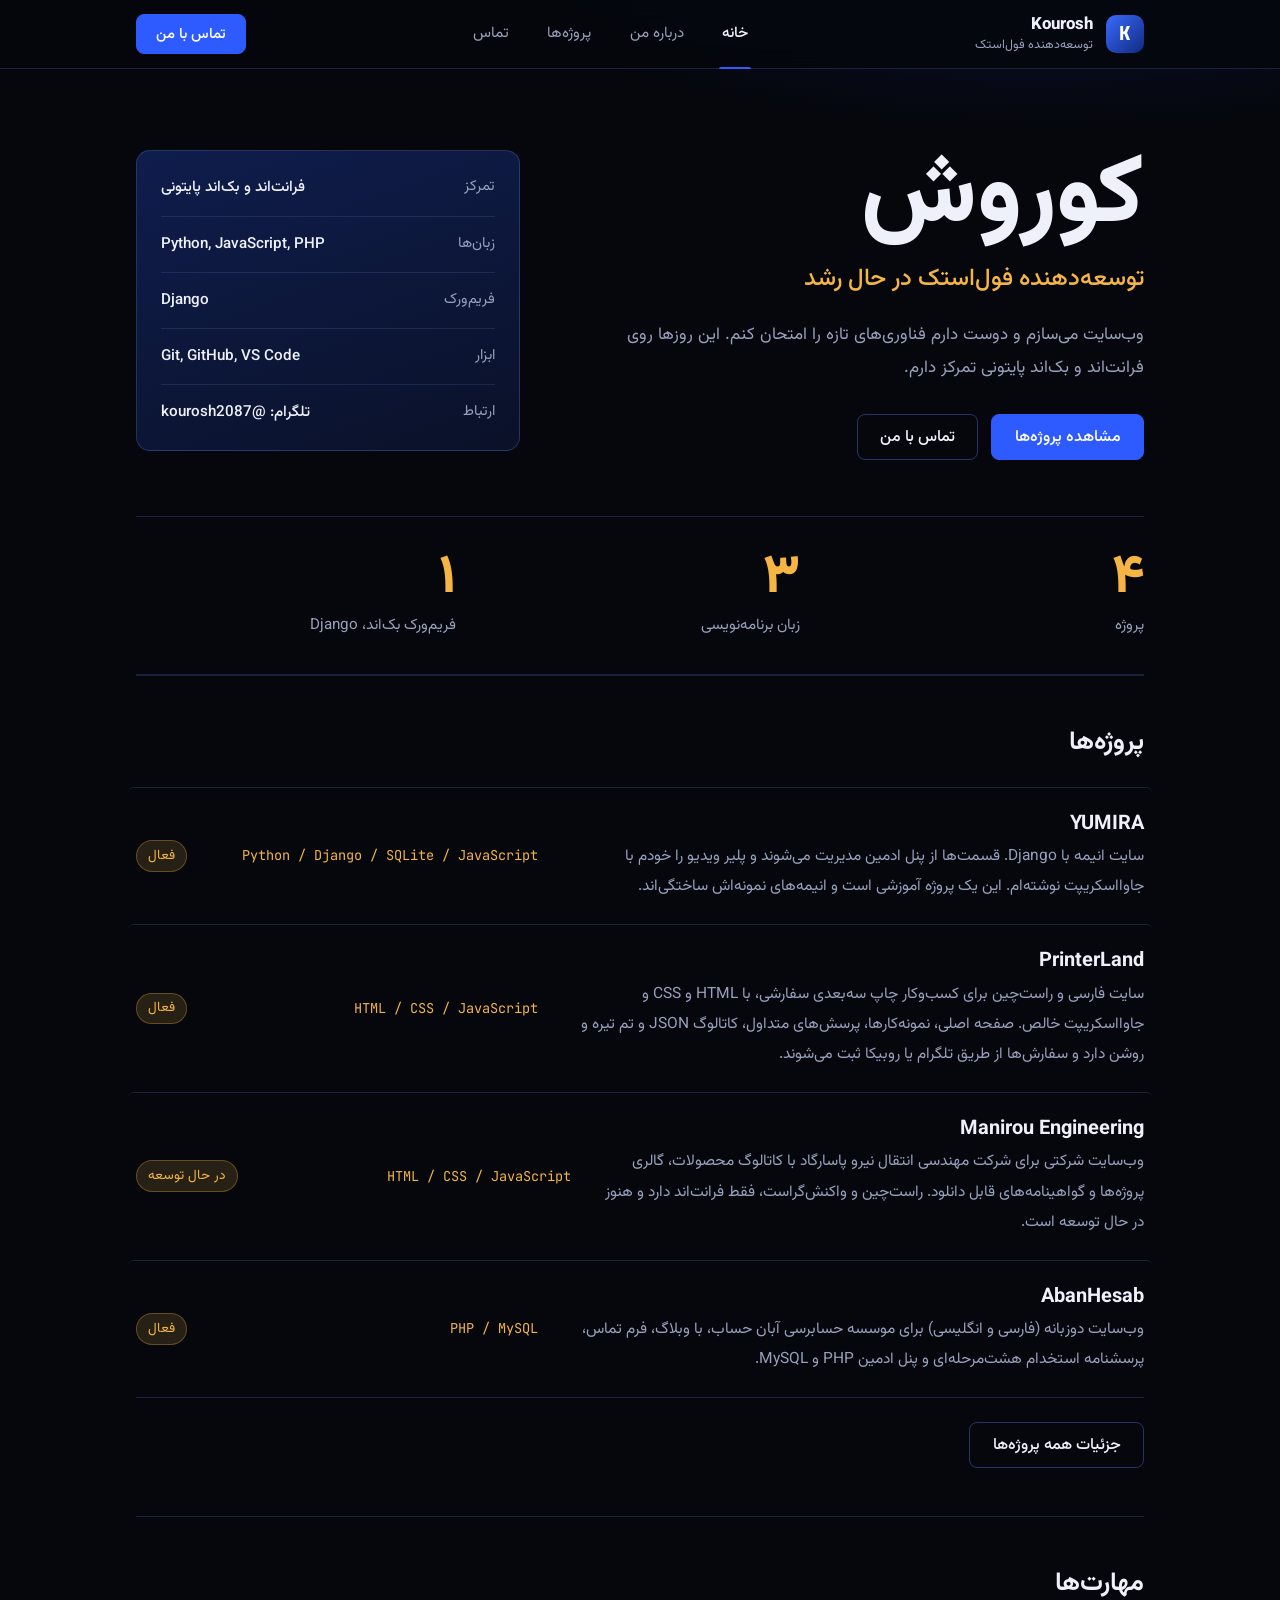
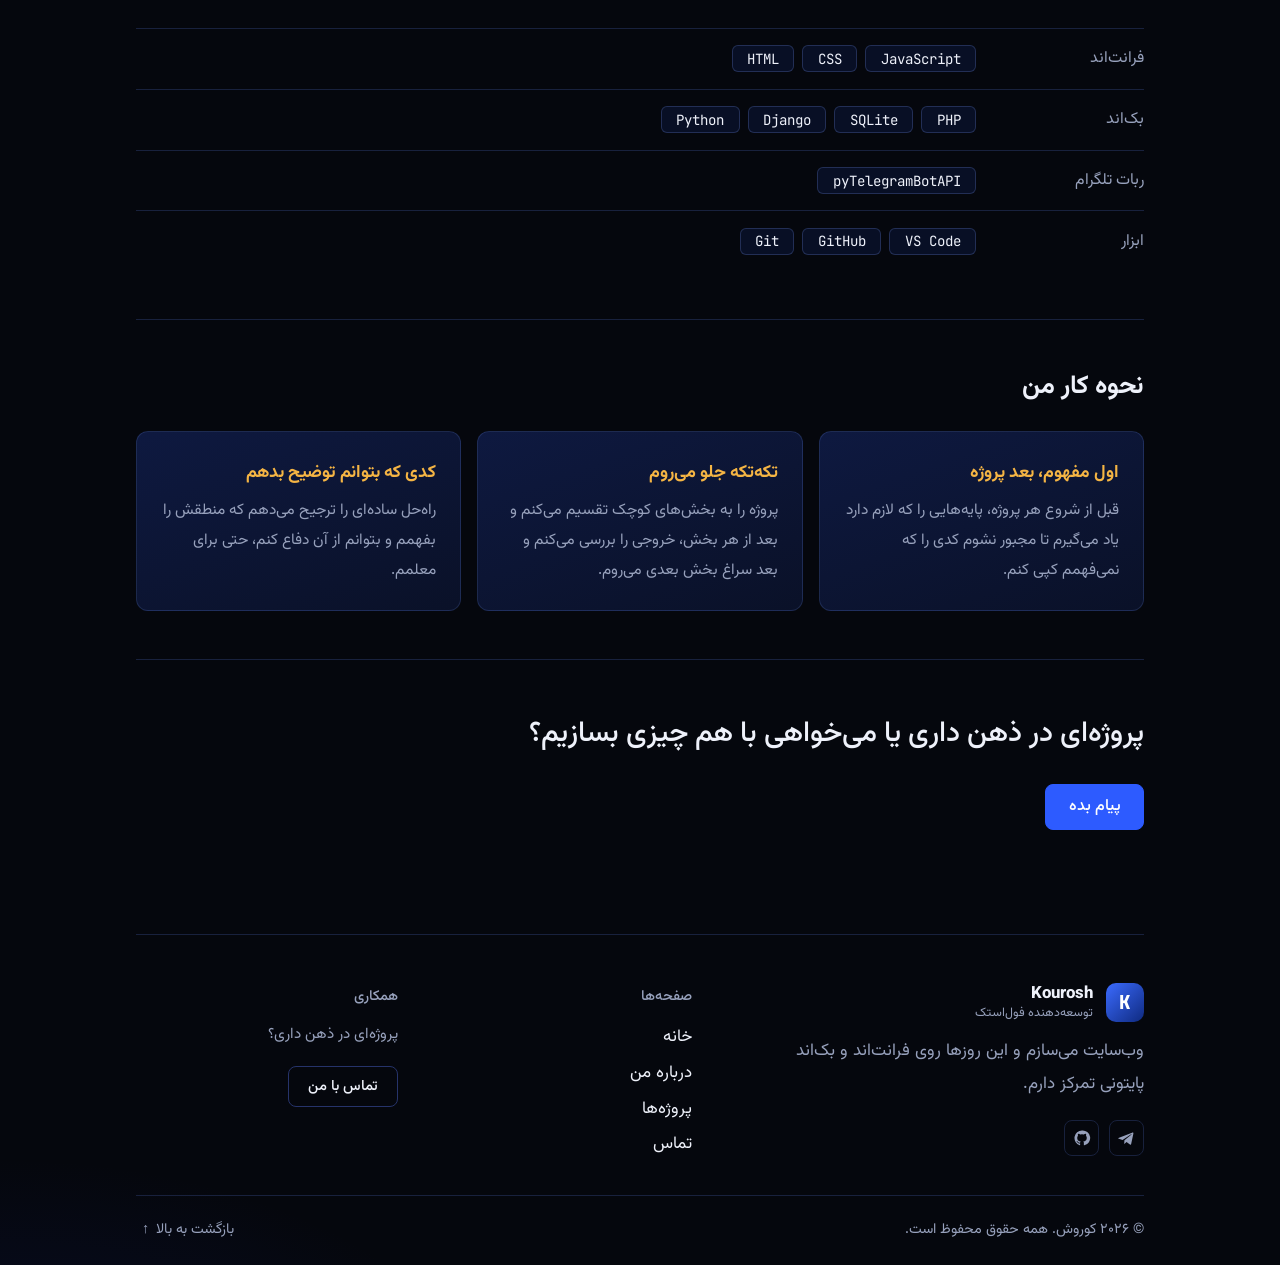
==== index.html @ b16453cf "first commit" ====
<!DOCTYPE html>
<html lang="fa" dir="rtl">
<head>
<meta charset="UTF-8">
<meta name="viewport" content="width=device-width, initial-scale=1">
<title>کوروش | توسعه‌دهنده فول‌استک</title>
<meta name="description" content="وب‌سایت شخصی کوروش: توسعه‌دهنده وب با Python، Django و JavaScript.">
<meta name="theme-color" content="#05070D">
<meta name="color-scheme" content="dark">
<link rel="icon" href="data:image/svg+xml,%3Csvg xmlns='http://www.w3.org/2000/svg' viewBox='0 0 100 100'%3E%3Crect width='100' height='100' rx='22' fill='%232D5BFF'/%3E%3Ctext x='50' y='70' font-size='62' text-anchor='middle' fill='white' font-family='sans-serif' font-weight='700'%3EK%3C/text%3E%3C/svg%3E">
<link rel="preconnect" href="https://fonts.googleapis.com">
<link rel="preconnect" href="https://fonts.gstatic.com" crossorigin>
<link href="https://fonts.googleapis.com/css2?family=Vazirmatn:wght@400;500;700;800&family=JetBrains+Mono:wght@400;500&display=swap" rel="stylesheet">
<link rel="stylesheet" href="assets/style.css">
<script src="assets/main.js" defer></script>
</head>
<body>
<header class="top"><div class="wrap in"><a class="brand" href="index.html"><span class="mk" aria-hidden="true">K</span><span class="bn"><b>Kourosh</b><small>توسعه‌دهنده فول‌استک</small></span></a><nav aria-label="منوی اصلی"><a href="index.html" aria-current="page">خانه</a><a href="about.html">درباره من</a><a href="projects.html">پروژه‌ها</a><a href="contact.html">تماس</a></nav><a class="btn hb" href="contact.html">تماس با من</a></div></header>
<div class="wrap"><main><section class="hero"><div><h1>کوروش</h1><p class="role">توسعه‌دهنده فول‌استک در حال رشد</p><p class="lead">وب‌سایت می‌سازم و دوست دارم فناوری‌های تازه را امتحان کنم. این روزها روی فرانت‌اند و بک‌اند پایتونی تمرکز دارم.</p><div class="cta"><a class="btn " href="projects.html">مشاهده پروژه‌ها</a><a class="btn alt" href="contact.html">تماس با من</a></div></div><aside class="facts"><dl><div><dt>تمرکز</dt><dd>فرانت‌اند و بک‌اند پایتونی</dd></div><div><dt>زبان‌ها</dt><dd>Python, JavaScript, PHP</dd></div><div><dt>فریم‌ورک</dt><dd>Django</dd></div><div><dt>ابزار</dt><dd>Git, GitHub, VS Code</dd></div><div><dt>ارتباط</dt><dd>تلگرام: @kourosh2087</dd></div></dl></aside></section><div class="stats"><div><b>۴</b><span>پروژه</span></div><div><b>۳</b><span>زبان برنامه‌نویسی</span></div><div><b>۱</b><span>فریم‌ورک بک‌اند، Django</span></div></div><section class="blk"><h2>پروژه‌ها</h2><div class="plist"><a class="prow" href="https://github.com/kourosh2043/YUMIRA_Project" target="_blank" rel="noopener"><div><h3>YUMIRA</h3><p>سایت انیمه با Django. قسمت‌ها از پنل ادمین مدیریت می‌شوند و پلیر ویدیو را خودم با جاوااسکریپت نوشته‌ام. این یک پروژه آموزشی است و انیمه‌های نمونه‌اش ساختگی‌اند.</p></div><span class="tech">Python / Django / SQLite / JavaScript</span><span class="st">فعال</span></a><a class="prow" href="https://github.com/kourosh2043/PrinterLand_Project" target="_blank" rel="noopener"><div><h3>PrinterLand</h3><p>سایت فارسی و راست‌چین برای کسب‌وکار چاپ سه‌بعدی سفارشی، با HTML و CSS و جاوااسکریپت خالص. صفحه اصلی، نمونه‌کارها، پرسش‌های متداول، کاتالوگ JSON و تم تیره و روشن دارد و سفارش‌ها از طریق تلگرام یا روبیکا ثبت می‌شوند.</p></div><span class="tech">HTML / CSS / JavaScript</span><span class="st">فعال</span></a><a class="prow" href="https://github.com/kourosh2043/Manirou_Project" target="_blank" rel="noopener"><div><h3>Manirou Engineering</h3><p>وب‌سایت شرکتی برای شرکت مهندسی انتقال نیرو پاسارگاد با کاتالوگ محصولات، گالری پروژه‌ها و گواهینامه‌های قابل دانلود. راست‌چین و واکنش‌گراست، فقط فرانت‌اند دارد و هنوز در حال توسعه است.</p></div><span class="tech">HTML / CSS / JavaScript</span><span class="st">در حال توسعه</span></a><a class="prow" href="https://github.com/kourosh2043/Abanhesab_Project" target="_blank" rel="noopener"><div><h3>AbanHesab</h3><p>وب‌سایت دوزبانه (فارسی و انگلیسی) برای موسسه حسابرسی آبان حساب، با وبلاگ، فرم تماس، پرسشنامه استخدام هشت‌مرحله‌ای و پنل ادمین PHP و MySQL.</p></div><span class="tech">PHP / MySQL</span><span class="st">فعال</span></a></div><p style="margin-top:1.5rem"><a class="btn alt" href="projects.html">جزئیات همه پروژه‌ها</a></p></section><section class="blk"><h2>مهارت‌ها</h2><div class="grp"><h3>فرانت‌اند</h3><div class="ch"><span class="chip">HTML</span><span class="chip">CSS</span><span class="chip">JavaScript</span></div></div><div class="grp"><h3>بک‌اند</h3><div class="ch"><span class="chip">Python</span><span class="chip">Django</span><span class="chip">SQLite</span><span class="chip">PHP</span></div></div><div class="grp"><h3>ربات تلگرام</h3><div class="ch"><span class="chip">pyTelegramBotAPI</span></div></div><div class="grp"><h3>ابزار</h3><div class="ch"><span class="chip">Git</span><span class="chip">GitHub</span><span class="chip">VS Code</span></div></div></section><section class="blk"><h2>نحوه کار من</h2><div class="pr"><div><h3>اول مفهوم، بعد پروژه</h3><p>قبل از شروع هر پروژه، پایه‌هایی را که لازم دارد یاد می‌گیرم تا مجبور نشوم کدی را که نمی‌فهمم کپی کنم.</p></div><div><h3>تکه‌تکه جلو می‌روم</h3><p>پروژه را به بخش‌های کوچک تقسیم می‌کنم و بعد از هر بخش، خروجی را بررسی می‌کنم و بعد سراغ بخش بعدی می‌روم.</p></div><div><h3>کدی که بتوانم توضیح بدهم</h3><p>راه‌حل ساده‌ای را ترجیح می‌دهم که منطقش را بفهمم و بتوانم از آن دفاع کنم، حتی برای معلمم.</p></div></div></section><section class="blk cta2"><p class="big">پروژه‌ای در ذهن داری یا می‌خواهی با هم چیزی بسازیم؟</p><p style="margin-top:1.5rem"><a class="btn " href="contact.html">پیام بده</a></p></section></main><footer class="ft"><div class="ftTop"><div class="ftCol ftBrand"><a class="brand" href="index.html"><span class="mk" aria-hidden="true">K</span><span class="bn"><b>Kourosh</b><small>توسعه‌دهنده فول‌استک</small></span></a><p>وب‌سایت می‌سازم و این روزها روی فرانت‌اند و بک‌اند پایتونی تمرکز دارم.</p><div class="soc"><a href="https://t.me/kourosh2087" target="_blank" rel="noopener" aria-label="تلگرام"><svg viewBox="0 0 24 24" width="18" height="18" fill="currentColor" aria-hidden="true"><path d="M21.8 4.3 2.7 11.6c-1.2.5-1.2 1.2-.2 1.5l4.9 1.5L18.8 7c.5-.3 1-.1.6.2L9.9 15l-.3 4.9c.4 0 .6-.2.9-.5l2.2-2.1 4.6 3.4c.8.5 1.4.3 1.6-.8l2.9-13.7c.3-1.3-.5-1.9-1.6-1.4Z"/></svg></a><a href="https://github.com/kourosh2043" target="_blank" rel="noopener" aria-label="گیت‌هاب"><svg viewBox="0 0 24 24" width="18" height="18" fill="currentColor" aria-hidden="true"><path d="M12 2a10 10 0 0 0-3.16 19.5c.5.1.68-.22.68-.48v-1.7c-2.78.6-3.37-1.19-3.37-1.19-.46-1.16-1.11-1.47-1.11-1.47-.9-.62.07-.6.07-.6 1 .07 1.53 1.03 1.53 1.03.89 1.52 2.34 1.08 2.91.83.09-.65.35-1.08.63-1.33-2.22-.25-4.56-1.11-4.56-4.95 0-1.09.39-1.98 1.03-2.68-.1-.25-.45-1.27.1-2.65 0 0 .84-.27 2.75 1.02a9.6 9.6 0 0 1 5 0c1.9-1.29 2.75-1.02 2.75-1.02.55 1.38.2 2.4.1 2.65.64.7 1.03 1.59 1.03 2.68 0 3.85-2.35 4.7-4.58 4.94.36.31.68.93.68 1.87v2.77c0 .27.18.58.69.48A10 10 0 0 0 12 2Z"/></svg></a></div></div><nav class="ftCol" aria-label="صفحه‌ها"><h4>صفحه‌ها</h4><a href="index.html">خانه</a><a href="about.html">درباره من</a><a href="projects.html">پروژه‌ها</a><a href="contact.html">تماس</a></nav><div class="ftCol ftCta"><h4>همکاری</h4><p>پروژه‌ای در ذهن داری؟</p><a class="btn alt" href="contact.html">تماس با من</a></div></div><div class="ftBottom"><p class="cp">© <span class="cpYear">۲۰۲۶</span> کوروش. همه حقوق محفوظ است.</p><button type="button" class="toTop">بازگشت به بالا<span aria-hidden="true">↑</span></button></div></footer></div>
</body>
</html>
---- assets/style.css ----
:root{--bg:#05070D;--card:#0B1226;--ink:#EEF1FA;--muted:#97A1BC;--line:#18213D;--acc:#F5B544;--accbg:rgba(245,181,68,.14);--on:#05070D;--blue:#2D5BFF;--bl:#7FA0FF;color-scheme:dark}

*{box-sizing:border-box;margin:0}
@view-transition{navigation:auto}
html{scroll-behavior:smooth}
body{background:var(--bg);color:var(--ink);font:400 1.0625rem/1.95 Vazirmatn,Tahoma,sans-serif;-webkit-font-smoothing:antialiased}
a{color:inherit}:focus-visible{outline:2px solid var(--acc);outline-offset:3px;border-radius:4px}
.wrap{max-width:68rem;margin-inline:auto;padding-inline:clamp(1.1rem,5vw,2.5rem)}
.hero{display:grid;grid-template-columns:1.5fr 1fr;gap:3rem;align-items:center;padding-block:4.5rem 3.5rem}
.hero h1{font-weight:800;font-size:clamp(3.2rem,9vw,6rem);line-height:1.2}
.role{font-size:clamp(1.15rem,2.6vw,1.5rem);color:var(--acc);font-weight:500}
.lead{max-width:34rem;margin-top:1rem;color:var(--muted)}
.cta{display:flex;gap:.8rem;flex-wrap:wrap;margin-top:1.8rem}
.btn{display:inline-block;padding:.6rem 1.4rem;border-radius:8px;background:var(--acc);color:var(--on);text-decoration:none;font:500 1rem Vazirmatn,sans-serif;border:1px solid var(--acc);cursor:pointer;transition:.2s}
.btn:hover{filter:brightness(1.1)}
.btn.alt{background:transparent;color:var(--ink);border-color:var(--line)}
.btn.alt:hover{border-color:var(--acc);color:var(--acc);filter:none}
.facts{background:var(--card);border:1px solid var(--line);border-radius:14px;padding:.6rem 1.5rem}
.facts div{display:flex;justify-content:space-between;gap:1rem;padding-block:.8rem;border-top:1px solid var(--line)}
.facts div:first-child{border:0}
.facts dt{color:var(--muted);font-size:.92rem}.facts dd{margin:0;font-weight:500;font-size:.95rem;text-align:left}
.stats{display:grid;grid-template-columns:repeat(3,1fr);gap:1.5rem;padding-block:2rem;border-block:1px solid var(--line)}
.stats b{display:block;font:800 clamp(2.2rem,6vw,3.4rem)/1.1 Vazirmatn;color:var(--acc)}
.stats span{color:var(--muted);font-size:.95rem}
.pt{padding-block:4rem 1.5rem}
.pt h1{font-weight:800;font-size:clamp(2.4rem,6vw,3.8rem);line-height:1.3}
.pt p{color:var(--muted);max-width:34rem;margin-top:.4rem}
.blk{padding-block:3rem}
section.blk{border-top:1px solid var(--line)}
.pt+.blk{border:0}
.blk h2{font-size:1.6rem;font-weight:700;margin-bottom:1.5rem;line-height:1.5}
.big{font-size:clamp(1.3rem,3vw,1.8rem);line-height:1.8;font-weight:500;max-width:46rem}
.sub{color:var(--muted);max-width:40rem;margin-top:1.1rem}
.plist{border-bottom:1px solid var(--line)}
.prow{display:grid;grid-template-columns:1.8fr 1fr auto;gap:1rem 2rem;align-items:center;padding:1.4rem .5rem;margin-inline:-.5rem;border-top:1px solid var(--line);text-decoration:none;transition:background .2s;border-radius:6px}
.prow:hover{background:var(--card)}
.prow h3{font:700 1.25rem/1.4 Vazirmatn;direction:ltr;text-align:right}
.prow p{color:var(--muted);font-size:.97rem;margin-top:.2rem}
.tech{direction:ltr;text-align:right;font:400 .85rem/1.7 "JetBrains Mono",monospace;color:var(--acc)}
.st,.state{display:inline-block;width:max-content;padding:.1rem .7rem;border-radius:999px;background:var(--accbg);color:var(--acc);font-size:.85rem}
.grp{display:grid;grid-template-columns:9rem 1fr;gap:.5rem 1.5rem;align-items:center;padding-block:.9rem;border-top:1px solid var(--line)}
.grp h3{font-weight:400;color:var(--muted);font-size:1rem}
.ch{display:flex;flex-wrap:wrap;gap:.5rem;direction:ltr;justify-content:flex-end}
.chip{padding:.2rem .9rem;font:400 .88rem "JetBrains Mono",monospace;background:var(--card);border:1px solid var(--line);border-radius:6px}
.pr{display:grid;grid-template-columns:repeat(3,1fr);gap:1rem}
.pr>div{padding:1.5rem;background:var(--card);border:1px solid var(--line);border-radius:12px}
.pr h3{color:var(--acc);font-weight:700;font-size:1.1rem;margin-bottom:.3rem}
.pr p{color:var(--muted);font-size:.97rem}
.case{display:grid;grid-template-columns:1fr 1.5fr;gap:1.5rem 3rem;padding-block:2.5rem;border-top:1px solid var(--line)}
.case h2{direction:ltr;text-align:right;font:800 clamp(1.7rem,4vw,2.4rem)/1.3 Vazirmatn}
.case .tech{margin-top:.5rem}.case .state{margin-top:.6rem}
.acts{display:flex;gap:.7rem;flex-wrap:wrap;margin-top:1.2rem}
.pts{list-style:none;padding:0;margin-top:.8rem}
.pts li{padding:.55rem 0;border-top:1px solid var(--line);color:var(--muted)}
.rows>*{display:flex;justify-content:space-between;gap:1rem;padding-block:1rem;border-top:1px solid var(--line);text-decoration:none;font-size:clamp(1.15rem,3.5vw,1.6rem);font-weight:500;line-height:1.5}
.rows a{transition:color .2s}.rows a:hover{color:var(--acc)}
.rows bdi{font-family:"JetBrains Mono",monospace;font-size:.85em}
.ft{margin-top:3.5rem;border-top:1px solid var(--line)}
.ftTop{display:grid;grid-template-columns:1.6fr 1fr 1fr;gap:2rem;padding-block:3rem 2rem}
.ftBrand p{color:var(--muted);margin-top:.8rem;max-width:22rem}
.ft .soc{display:flex;gap:.6rem;margin-top:1.2rem}
.ft .soc a{display:grid;place-items:center;width:2.2rem;height:2.2rem;border:1px solid var(--line);border-radius:8px;color:var(--muted);transition:.2s}
.ft .soc a:hover{color:var(--acc);border-color:var(--acc);background:var(--accbg)}
.ft h4{font-size:.9rem;font-weight:500;color:var(--muted);margin-bottom:.6rem}
.ft nav a{display:block;width:max-content;text-decoration:none;line-height:2.1;color:var(--ink);transition:color .2s}
.ft nav a:hover{color:var(--acc)}
.ftCta p{color:var(--muted);margin:.5rem 0 1rem;font-size:.95rem}
.ftCta .btn{padding:.5rem 1.2rem;font-size:.92rem}
.ftBottom{display:flex;justify-content:space-between;align-items:center;gap:1rem;padding-block:1.2rem;border-top:1px solid var(--line);color:var(--muted);font-size:.9rem;flex-wrap:wrap}
.ftBottom .cp{margin:0}
.toTop{display:flex;align-items:center;gap:.4rem;background:none;border:none;color:var(--muted);font:inherit;font-size:.9rem;cursor:pointer;transition:color .2s}
.toTop span{display:inline-block;transition:transform .2s}
.toTop:hover{color:var(--acc)}
.toTop:hover span{transform:translateY(-2px)}
.nf{min-height:80svh;display:grid;place-content:center;text-align:center;gap:1rem}.nf h1{font-size:6rem;font-weight:800}
dialog.pm{width:min(46rem,calc(100% - 1rem));max-height:calc(100svh - 1.5rem);margin:auto;padding:0;border:1px solid var(--line);border-radius:16px;background:var(--card);color:var(--ink);box-shadow:0 24px 80px rgba(0,0,0,.35)}
dialog.pm::backdrop{background:rgba(8,10,9,.6);backdrop-filter:blur(3px)}
dialog.pm[open]{animation:pop .25s ease-out}
@keyframes pop{from{opacity:0;transform:translateY(12px)}}
.pmi{max-height:calc(100svh - 1.5rem);overflow:auto;padding:0 clamp(1.3rem,4vw,2.2rem) 2rem;overscroll-behavior:contain}
.pmh{position:sticky;top:0;display:flex;justify-content:space-between;align-items:center;gap:1rem;margin-inline:calc(-1*clamp(1.3rem,4vw,2.2rem));padding:1rem clamp(1.3rem,4vw,2.2rem);background:var(--card);border-bottom:1px solid var(--line);margin-bottom:1.2rem}
.pmh h2{direction:ltr;font:800 clamp(1.5rem,4vw,2rem)/1.3 Vazirmatn}
.pmh .btn{padding:.35rem 1.1rem}
.pm h3{font-size:1.1rem;font-weight:700;margin:1.8rem 0 .3rem}
.pm h4{color:var(--muted);font-weight:400;font-size:.9rem;margin:1rem 0 .2rem}
.kv{display:grid;grid-template-columns:repeat(auto-fit,minmax(9rem,1fr));gap:.7rem;margin-top:1.2rem}
.kv div{padding:.7rem 1rem;border:1px solid var(--line);border-radius:10px}
.kv dt{color:var(--muted);font-size:.85rem}.kv dd{margin:0;font-weight:500}
.tl{display:grid;grid-template-columns:max-content 1fr;gap:.35rem 1.4rem}
.tl b{font:500 .9rem "JetBrains Mono",monospace;color:var(--acc);direction:ltr;text-align:right}
.tl span{color:var(--muted);font-size:.97rem}
body:has(dialog[open]){overflow:hidden}
@media(max-width:760px){.hero{grid-template-columns:1fr;gap:2rem;padding-block:3rem 2rem}.prow{grid-template-columns:1fr}.pr,.stats{grid-template-columns:1fr}.stats{gap:1rem}.case{grid-template-columns:1fr}.grp{grid-template-columns:1fr}.ch{justify-content:flex-start}.ftTop{grid-template-columns:1fr;gap:2.2rem}.ftBottom{flex-direction:column;align-items:flex-start;gap:.8rem}.tl{grid-template-columns:1fr;gap:0}.tl span{margin-bottom:.5rem}}
@media(prefers-reduced-motion:reduce){html{scroll-behavior:auto}*{transition:none!important;animation:none!important}@view-transition{navigation:none}}

.top{position:sticky;top:0;z-index:20;background:color-mix(in srgb,var(--bg) 90%,transparent);backdrop-filter:blur(12px);border-bottom:1px solid var(--line);transition:box-shadow .25s}
.top.sc{box-shadow:0 6px 24px rgba(0,0,0,.08)}
.top .in{display:grid;grid-template-columns:auto 1fr auto;align-items:center;gap:1.5rem;height:4.25rem}
.brand{display:flex;align-items:center;gap:.8rem;text-decoration:none}
.mk{display:grid;place-items:center;width:2.4rem;height:2.4rem;border-radius:10px;background:var(--acc);color:var(--on);font:800 1.2rem/1 "JetBrains Mono",monospace}
.bn{display:grid;line-height:1.35}
.bn b{font-weight:800;font-size:1.05rem;direction:ltr;text-align:right}
.bn small{color:var(--muted);font-size:.78rem}
.top nav{display:flex;justify-content:center;gap:.4rem;height:100%}
.top nav a{position:relative;display:flex;align-items:center;padding-inline:1rem;color:var(--muted);text-decoration:none;font-size:.95rem;transition:color .2s}
.top nav a:hover{color:var(--ink)}
.top nav a[aria-current]{color:var(--ink);font-weight:500}
.top nav a[aria-current]::after{content:"";position:absolute;inset-inline:.8rem;bottom:-1px;height:2px;background:var(--acc);border-radius:2px 2px 0 0}
.hb{padding:.45rem 1.2rem;font-size:.92rem}
@media(max-width:900px){.hb{display:none}.top .in{grid-template-columns:auto 1fr}.top nav{justify-content:flex-end}}
@media(max-width:560px){.bn small{display:none}.top .in{gap:.5rem;height:3.75rem}.top nav a{padding-inline:.55rem;font-size:.88rem}}

body{background:radial-gradient(70rem 32rem at 82% -8%,rgba(34,72,220,.32),transparent 70%),radial-gradient(48rem 30rem at 0% 108%,rgba(20,40,150,.24),transparent 70%),var(--bg);background-repeat:no-repeat}
::selection{background:var(--blue);color:#fff}
.btn{background:var(--blue);border-color:var(--blue);color:#fff}
.btn:hover{filter:none;background:#3F6BFF;box-shadow:0 0 0 4px rgba(45,91,255,.28)}
.btn.alt{background:transparent;border-color:#26336A;color:var(--ink)}
.btn.alt:hover{border-color:var(--bl);color:var(--bl);background:rgba(45,91,255,.1);box-shadow:none}
.mk{background:linear-gradient(135deg,#3B6BFF,#0F2A80);color:#fff}
.top nav a[aria-current]::after{background:var(--blue)}
.top nav a:hover{color:var(--bl)}
.facts{background:linear-gradient(160deg,#0F1D4D,#0A1128);border-color:rgba(127,160,255,.22)}
.facts div{border-color:rgba(127,160,255,.14)}
.prow:hover{background:linear-gradient(90deg,transparent,rgba(45,91,255,.1))}
.pr>div{background:linear-gradient(160deg,#0E1940,#0A1128);border-color:rgba(127,160,255,.16)}
.chip{background:rgba(45,91,255,.1);border-color:rgba(127,160,255,.22)}
.rows a:hover,.ft nav a:hover,.ft .soc a:hover{color:var(--bl)}
.top.sc{box-shadow:0 8px 28px rgba(0,0,0,.45)}
dialog.pm{background:#0A1128;border-color:rgba(127,160,255,.25)}
.pmh{background:#0A1128}
.pm .state,.st{border:1px solid rgba(245,181,68,.3)}

/* ===== Motion & hover polish (subtle) ===== */

/* One page-load moment: hero / page titles rise in once */
@keyframes rise{from{opacity:0;transform:translateY(14px)}}
.hero>div>*,.hero .facts,.pt h1,.pt p,.nf>*{animation:rise .7s cubic-bezier(.2,.7,.2,1) backwards}
.hero>div>:nth-child(2),.pt p,.nf>:nth-child(2){animation-delay:.08s}
.hero>div>:nth-child(3),.nf>:nth-child(3){animation-delay:.16s}
.hero>div>:nth-child(4){animation-delay:.24s}
.hero .facts{animation-delay:.2s}

/* Press feedback (also useful on touch) */
.btn:active{transform:translateY(0) scale(.98);box-shadow:none}

/* Dialog: softer open + backdrop fade */
@keyframes pop{from{opacity:0;transform:translateY(10px) scale(.985)}}
@keyframes fade{from{opacity:0}}
dialog.pm[open]{animation:pop .28s cubic-bezier(.2,.7,.2,1)}
dialog.pm[open]::backdrop{animation:fade .28s ease-out}

/* Project rows: smooth glow (gradients can't transition, so fade a layer) + accent bar */
.prow{position:relative;isolation:isolate}
.prow:hover{background:transparent}
.prow::after{content:"";position:absolute;inset:0;z-index:-1;border-radius:inherit;background:linear-gradient(90deg,transparent,rgba(45,91,255,.1));opacity:0;transition:opacity .3s}
.prow::before{content:"";position:absolute;inset-block:1rem;inset-inline-start:0;width:2px;border-radius:2px;background:var(--blue);transform:scaleY(0);transition:transform .3s cubic-bezier(.2,.7,.2,1)}
.prow h3{transition:color .2s}
.prow:focus-visible::before{transform:scaleY(1)}
.prow:focus-visible::after{opacity:1}
.prow:focus-visible h3{color:var(--bl)}

/* Header nav: underline draws in on hover (current page keeps its solid line) */
.top nav a::after{content:"";position:absolute;inset-inline:.8rem;bottom:-1px;height:2px;border-radius:2px 2px 0 0;background:var(--bl);opacity:.55;transform:scaleX(0);transition:transform .3s cubic-bezier(.2,.7,.2,1)}
.top nav a[aria-current]::after{opacity:1;transform:none}

/* Contact rows */
.rows a{transition:color .2s,border-color .2s}
.rows bdi{transition:transform .3s cubic-bezier(.2,.7,.2,1)}

/* Hover-only effects: skipped on touch screens so nothing gets "stuck" */
@media(hover:hover){
  .btn:hover{transform:translateY(-1px)}
  .prow:hover::before{transform:scaleY(1)}
  .prow:hover::after{opacity:1}
  .prow:hover h3{color:var(--bl)}
  .top nav a:not([aria-current]):hover::after{transform:scaleX(1)}
  .rows a:hover{border-top-color:rgba(127,160,255,.4)}
  .rows a:hover bdi{transform:translateX(-4px)}
  .ft .soc a:hover{transform:translateY(-2px)}
}
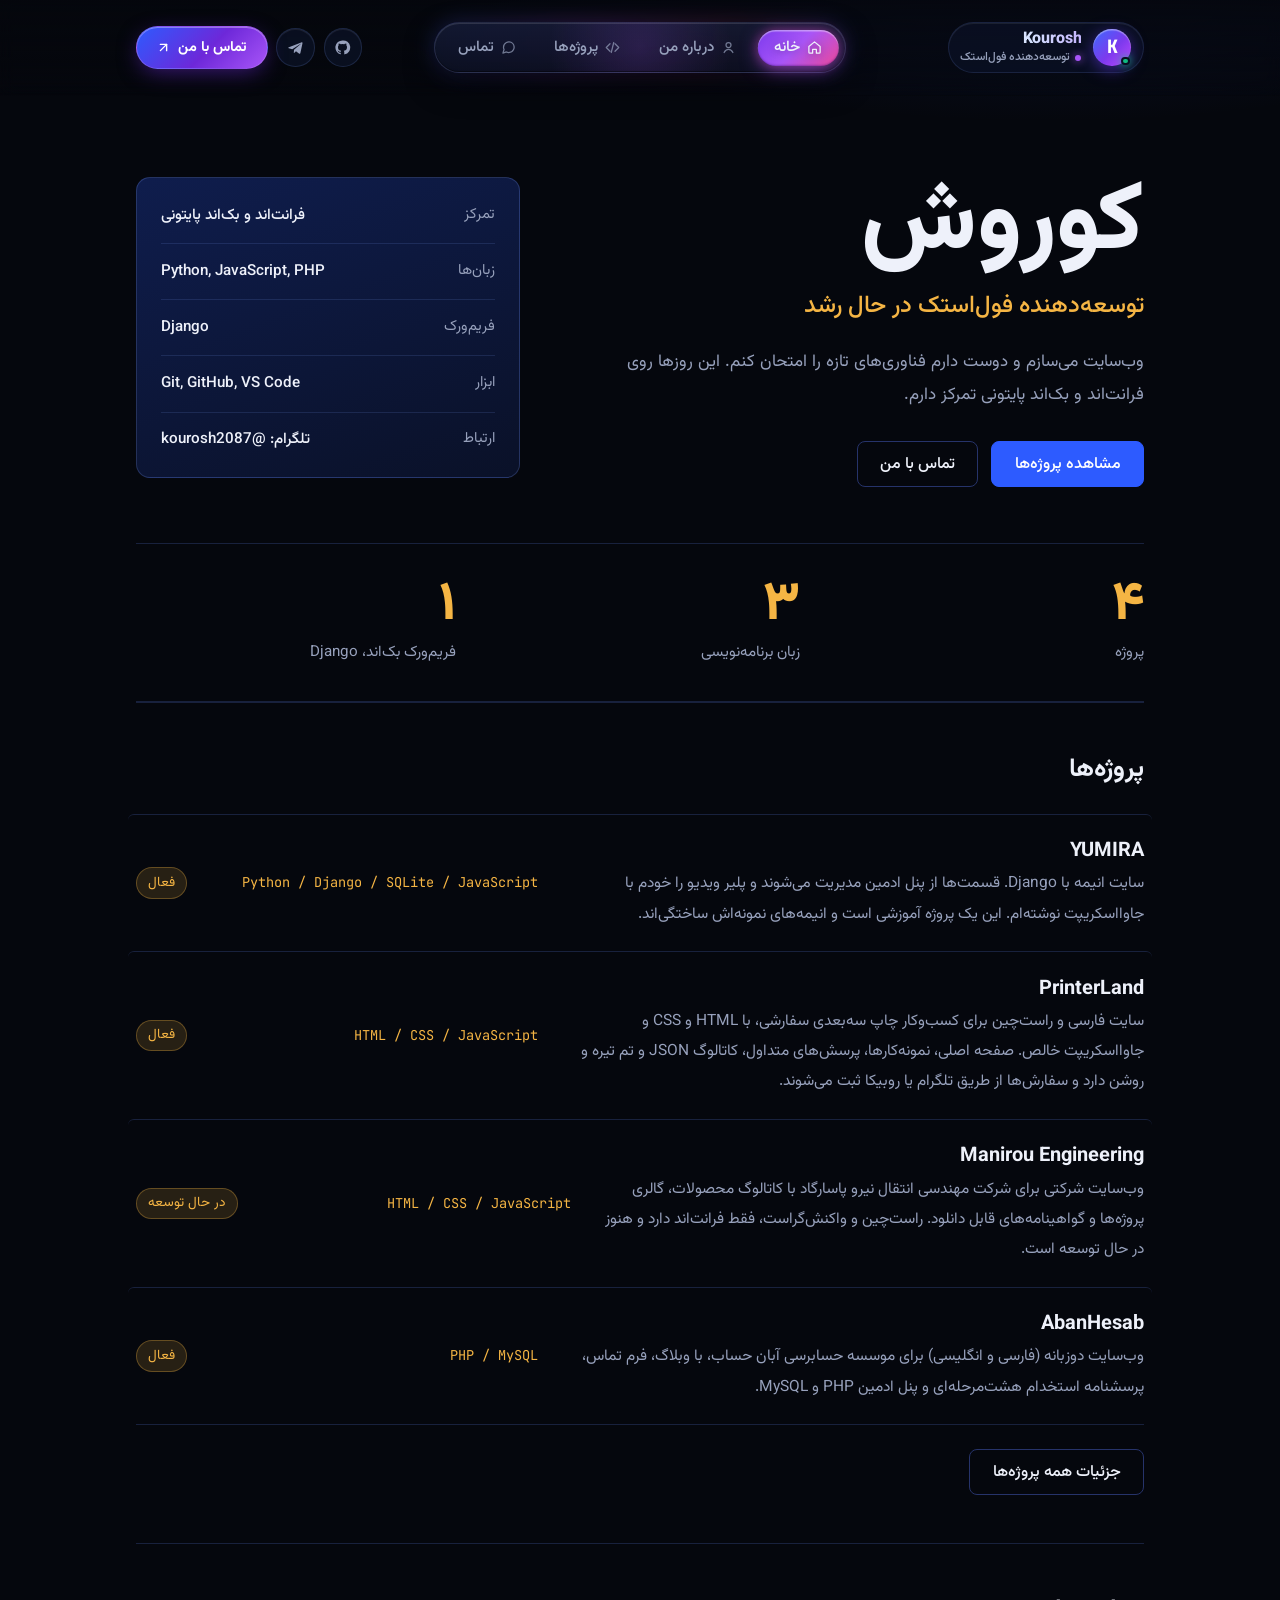
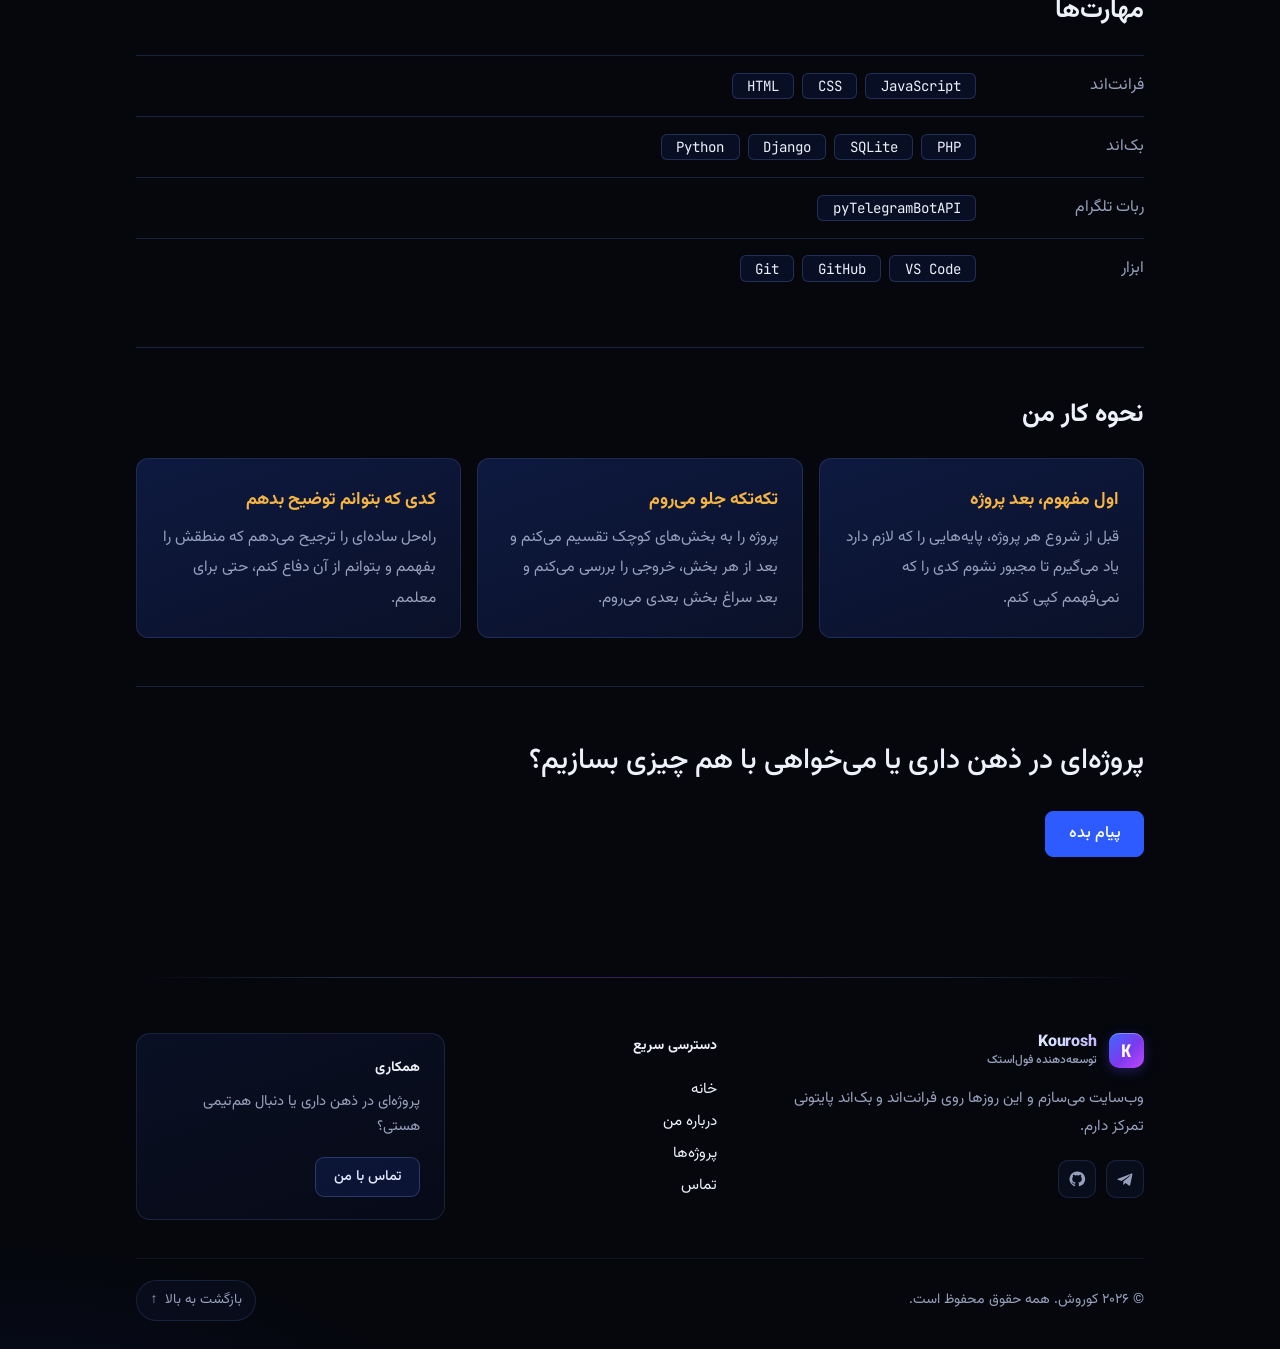
==== commit 0e518bba: "header and footer update" ====
--- a/index.html
+++ b/index.html
@@ -15,7 +15,7 @@
 <script src="assets/main.js" defer></script>
 </head>
 <body>
-<header class="top"><div class="wrap in"><a class="brand" href="index.html"><span class="mk" aria-hidden="true">K</span><span class="bn"><b>Kourosh</b><small>توسعه‌دهنده فول‌استک</small></span></a><nav aria-label="منوی اصلی"><a href="index.html" aria-current="page">خانه</a><a href="about.html">درباره من</a><a href="projects.html">پروژه‌ها</a><a href="contact.html">تماس</a></nav><a class="btn hb" href="contact.html">تماس با من</a></div></header>
-<div class="wrap"><main><section class="hero"><div><h1>کوروش</h1><p class="role">توسعه‌دهنده فول‌استک در حال رشد</p><p class="lead">وب‌سایت می‌سازم و دوست دارم فناوری‌های تازه را امتحان کنم. این روزها روی فرانت‌اند و بک‌اند پایتونی تمرکز دارم.</p><div class="cta"><a class="btn " href="projects.html">مشاهده پروژه‌ها</a><a class="btn alt" href="contact.html">تماس با من</a></div></div><aside class="facts"><dl><div><dt>تمرکز</dt><dd>فرانت‌اند و بک‌اند پایتونی</dd></div><div><dt>زبان‌ها</dt><dd>Python, JavaScript, PHP</dd></div><div><dt>فریم‌ورک</dt><dd>Django</dd></div><div><dt>ابزار</dt><dd>Git, GitHub, VS Code</dd></div><div><dt>ارتباط</dt><dd>تلگرام: @kourosh2087</dd></div></dl></aside></section><div class="stats"><div><b>۴</b><span>پروژه</span></div><div><b>۳</b><span>زبان برنامه‌نویسی</span></div><div><b>۱</b><span>فریم‌ورک بک‌اند، Django</span></div></div><section class="blk"><h2>پروژه‌ها</h2><div class="plist"><a class="prow" href="https://github.com/kourosh2043/YUMIRA_Project" target="_blank" rel="noopener"><div><h3>YUMIRA</h3><p>سایت انیمه با Django. قسمت‌ها از پنل ادمین مدیریت می‌شوند و پلیر ویدیو را خودم با جاوااسکریپت نوشته‌ام. این یک پروژه آموزشی است و انیمه‌های نمونه‌اش ساختگی‌اند.</p></div><span class="tech">Python / Django / SQLite / JavaScript</span><span class="st">فعال</span></a><a class="prow" href="https://github.com/kourosh2043/PrinterLand_Project" target="_blank" rel="noopener"><div><h3>PrinterLand</h3><p>سایت فارسی و راست‌چین برای کسب‌وکار چاپ سه‌بعدی سفارشی، با HTML و CSS و جاوااسکریپت خالص. صفحه اصلی، نمونه‌کارها، پرسش‌های متداول، کاتالوگ JSON و تم تیره و روشن دارد و سفارش‌ها از طریق تلگرام یا روبیکا ثبت می‌شوند.</p></div><span class="tech">HTML / CSS / JavaScript</span><span class="st">فعال</span></a><a class="prow" href="https://github.com/kourosh2043/Manirou_Project" target="_blank" rel="noopener"><div><h3>Manirou Engineering</h3><p>وب‌سایت شرکتی برای شرکت مهندسی انتقال نیرو پاسارگاد با کاتالوگ محصولات، گالری پروژه‌ها و گواهینامه‌های قابل دانلود. راست‌چین و واکنش‌گراست، فقط فرانت‌اند دارد و هنوز در حال توسعه است.</p></div><span class="tech">HTML / CSS / JavaScript</span><span class="st">در حال توسعه</span></a><a class="prow" href="https://github.com/kourosh2043/Abanhesab_Project" target="_blank" rel="noopener"><div><h3>AbanHesab</h3><p>وب‌سایت دوزبانه (فارسی و انگلیسی) برای موسسه حسابرسی آبان حساب، با وبلاگ، فرم تماس، پرسشنامه استخدام هشت‌مرحله‌ای و پنل ادمین PHP و MySQL.</p></div><span class="tech">PHP / MySQL</span><span class="st">فعال</span></a></div><p style="margin-top:1.5rem"><a class="btn alt" href="projects.html">جزئیات همه پروژه‌ها</a></p></section><section class="blk"><h2>مهارت‌ها</h2><div class="grp"><h3>فرانت‌اند</h3><div class="ch"><span class="chip">HTML</span><span class="chip">CSS</span><span class="chip">JavaScript</span></div></div><div class="grp"><h3>بک‌اند</h3><div class="ch"><span class="chip">Python</span><span class="chip">Django</span><span class="chip">SQLite</span><span class="chip">PHP</span></div></div><div class="grp"><h3>ربات تلگرام</h3><div class="ch"><span class="chip">pyTelegramBotAPI</span></div></div><div class="grp"><h3>ابزار</h3><div class="ch"><span class="chip">Git</span><span class="chip">GitHub</span><span class="chip">VS Code</span></div></div></section><section class="blk"><h2>نحوه کار من</h2><div class="pr"><div><h3>اول مفهوم، بعد پروژه</h3><p>قبل از شروع هر پروژه، پایه‌هایی را که لازم دارد یاد می‌گیرم تا مجبور نشوم کدی را که نمی‌فهمم کپی کنم.</p></div><div><h3>تکه‌تکه جلو می‌روم</h3><p>پروژه را به بخش‌های کوچک تقسیم می‌کنم و بعد از هر بخش، خروجی را بررسی می‌کنم و بعد سراغ بخش بعدی می‌روم.</p></div><div><h3>کدی که بتوانم توضیح بدهم</h3><p>راه‌حل ساده‌ای را ترجیح می‌دهم که منطقش را بفهمم و بتوانم از آن دفاع کنم، حتی برای معلمم.</p></div></div></section><section class="blk cta2"><p class="big">پروژه‌ای در ذهن داری یا می‌خواهی با هم چیزی بسازیم؟</p><p style="margin-top:1.5rem"><a class="btn " href="contact.html">پیام بده</a></p></section></main><footer class="ft"><div class="ftTop"><div class="ftCol ftBrand"><a class="brand" href="index.html"><span class="mk" aria-hidden="true">K</span><span class="bn"><b>Kourosh</b><small>توسعه‌دهنده فول‌استک</small></span></a><p>وب‌سایت می‌سازم و این روزها روی فرانت‌اند و بک‌اند پایتونی تمرکز دارم.</p><div class="soc"><a href="https://t.me/kourosh2087" target="_blank" rel="noopener" aria-label="تلگرام"><svg viewBox="0 0 24 24" width="18" height="18" fill="currentColor" aria-hidden="true"><path d="M21.8 4.3 2.7 11.6c-1.2.5-1.2 1.2-.2 1.5l4.9 1.5L18.8 7c.5-.3 1-.1.6.2L9.9 15l-.3 4.9c.4 0 .6-.2.9-.5l2.2-2.1 4.6 3.4c.8.5 1.4.3 1.6-.8l2.9-13.7c.3-1.3-.5-1.9-1.6-1.4Z"/></svg></a><a href="https://github.com/kourosh2043" target="_blank" rel="noopener" aria-label="گیت‌هاب"><svg viewBox="0 0 24 24" width="18" height="18" fill="currentColor" aria-hidden="true"><path d="M12 2a10 10 0 0 0-3.16 19.5c.5.1.68-.22.68-.48v-1.7c-2.78.6-3.37-1.19-3.37-1.19-.46-1.16-1.11-1.47-1.11-1.47-.9-.62.07-.6.07-.6 1 .07 1.53 1.03 1.53 1.03.89 1.52 2.34 1.08 2.91.83.09-.65.35-1.08.63-1.33-2.22-.25-4.56-1.11-4.56-4.95 0-1.09.39-1.98 1.03-2.68-.1-.25-.45-1.27.1-2.65 0 0 .84-.27 2.75 1.02a9.6 9.6 0 0 1 5 0c1.9-1.29 2.75-1.02 2.75-1.02.55 1.38.2 2.4.1 2.65.64.7 1.03 1.59 1.03 2.68 0 3.85-2.35 4.7-4.58 4.94.36.31.68.93.68 1.87v2.77c0 .27.18.58.69.48A10 10 0 0 0 12 2Z"/></svg></a></div></div><nav class="ftCol" aria-label="صفحه‌ها"><h4>صفحه‌ها</h4><a href="index.html">خانه</a><a href="about.html">درباره من</a><a href="projects.html">پروژه‌ها</a><a href="contact.html">تماس</a></nav><div class="ftCol ftCta"><h4>همکاری</h4><p>پروژه‌ای در ذهن داری؟</p><a class="btn alt" href="contact.html">تماس با من</a></div></div><div class="ftBottom"><p class="cp">© <span class="cpYear">۲۰۲۶</span> کوروش. همه حقوق محفوظ است.</p><button type="button" class="toTop">بازگشت به بالا<span aria-hidden="true">↑</span></button></div></footer></div>
+<header class="top"><div class="wrap in"><a class="brand" href="index.html"><span class="mk" aria-hidden="true"><span class="mk-txt">K</span><span class="mk-dot"></span></span><span class="bn"><b>Kourosh</b><small><span class="st-dot" aria-hidden="true"></span>توسعه‌دهنده فول‌استک</small></span></a><div class="nav-shell"><nav class="nav-pill" aria-label="منوی اصلی"><span class="nav-hover-pill" aria-hidden="true"></span><span class="nav-glider" aria-hidden="true"></span><a href="index.html" aria-current="page"><svg class="nav-ico" viewBox="0 0 24 24" width="16" height="16" fill="none" stroke="currentColor" stroke-width="2" stroke-linecap="round" stroke-linejoin="round" aria-hidden="true"><path d="M3 10.5 12 3l9 7.5v9a1.5 1.5 0 0 1-1.5 1.5h-4.5v-6h-6v6H4.5A1.5 1.5 0 0 1 3 19.5v-9Z"/></svg><span>خانه</span></a><a href="about.html"><svg class="nav-ico" viewBox="0 0 24 24" width="16" height="16" fill="none" stroke="currentColor" stroke-width="2" stroke-linecap="round" stroke-linejoin="round" aria-hidden="true"><circle cx="12" cy="8" r="4"/><path d="M5 20c1.5-3.5 4.2-5 7-5s5.5 1.5 7 5"/></svg><span>درباره من</span></a><a href="projects.html"><svg class="nav-ico" viewBox="0 0 24 24" width="16" height="16" fill="none" stroke="currentColor" stroke-width="2" stroke-linecap="round" stroke-linejoin="round" aria-hidden="true"><polyline points="16 18 22 12 16 6"/><polyline points="8 6 2 12 8 18"/><line x1="14" y1="4" x2="10" y2="20"/></svg><span>پروژه‌ها</span></a><a href="contact.html"><svg class="nav-ico" viewBox="0 0 24 24" width="16" height="16" fill="none" stroke="currentColor" stroke-width="2" stroke-linecap="round" stroke-linejoin="round" aria-hidden="true"><path d="M21 11.5a8.38 8.38 0 0 1-.9 3.8 8.5 8.5 0 0 1-7.6 4.7 8.38 8.38 0 0 1-3.8-.9L3 21l1.9-5.7a8.38 8.38 0 0 1-.9-3.8 8.5 8.5 0 0 1 4.7-7.6 8.38 8.38 0 0 1 3.8-.9h.5a8.48 8.48 0 0 1 8 8v.5Z"/></svg><span>تماس</span></a></nav></div><div class="hdr-end"><a class="hdr-soc" href="https://github.com/kourosh2043" target="_blank" rel="noopener" aria-label="گیت‌هاب" title="گیت‌هاب"><svg viewBox="0 0 24 24" width="17" height="17" fill="currentColor" aria-hidden="true"><path d="M12 2a10 10 0 0 0-3.16 19.5c.5.1.68-.22.68-.48v-1.7c-2.78.6-3.37-1.19-3.37-1.19-.46-1.16-1.11-1.47-1.11-1.47-.9-.62.07-.6.07-.6 1 .07 1.53 1.03 1.53 1.03.89 1.52 2.34 1.08 2.91.83.09-.65.35-1.08.63-1.33-2.22-.25-4.56-1.11-4.56-4.95 0-1.09.39-1.98 1.03-2.68-.1-.25-.45-1.27.1-2.65 0 0 .84-.27 2.75 1.02a9.6 9.6 0 0 1 5 0c1.9-1.29 2.75-1.02 2.75-1.02.55 1.38.2 2.4.1 2.65.64.7 1.03 1.59 1.03 2.68 0 3.85-2.35 4.7-4.58 4.94.36.31.68.93.68 1.87v2.77c0 .27.18.58.69.48A10 10 0 0 0 12 2Z"/></svg></a><a class="hdr-soc" href="https://t.me/kourosh2087" target="_blank" rel="noopener" aria-label="تلگرام" title="تلگرام"><svg viewBox="0 0 24 24" width="17" height="17" fill="currentColor" aria-hidden="true"><path d="M21.8 4.3 2.7 11.6c-1.2.5-1.2 1.2-.2 1.5l4.9 1.5L18.8 7c.5-.3 1-.1.6.2L9.9 15l-.3 4.9c.4 0 .6-.2.9-.5l2.2-2.1 4.6 3.4c.8.5 1.4.3 1.6-.8l2.9-13.7c.3-1.3-.5-1.9-1.6-1.4Z"/></svg></a><a class="btn hb" href="contact.html"><span>تماس با من</span><svg viewBox="0 0 24 24" width="15" height="15" fill="none" stroke="currentColor" stroke-width="2.2" stroke-linecap="round" stroke-linejoin="round" aria-hidden="true"><path d="M7 17 17 7"/><path d="M7 7h10v10"/></svg></a></div></div></header>
+<div class="wrap"><main><section class="hero"><div><h1>کوروش</h1><p class="role">توسعه‌دهنده فول‌استک در حال رشد</p><p class="lead">وب‌سایت می‌سازم و دوست دارم فناوری‌های تازه را امتحان کنم. این روزها روی فرانت‌اند و بک‌اند پایتونی تمرکز دارم.</p><div class="cta"><a class="btn " href="projects.html">مشاهده پروژه‌ها</a><a class="btn alt" href="contact.html">تماس با من</a></div></div><aside class="facts"><dl><div><dt>تمرکز</dt><dd>فرانت‌اند و بک‌اند پایتونی</dd></div><div><dt>زبان‌ها</dt><dd>Python, JavaScript, PHP</dd></div><div><dt>فریم‌ورک</dt><dd>Django</dd></div><div><dt>ابزار</dt><dd>Git, GitHub, VS Code</dd></div><div><dt>ارتباط</dt><dd>تلگرام: @kourosh2087</dd></div></dl></aside></section><div class="stats"><div><b>۴</b><span>پروژه</span></div><div><b>۳</b><span>زبان برنامه‌نویسی</span></div><div><b>۱</b><span>فریم‌ورک بک‌اند، Django</span></div></div><section class="blk"><h2>پروژه‌ها</h2><div class="plist"><a class="prow" href="https://github.com/kourosh2043/YUMIRA_Project" target="_blank" rel="noopener"><div><h3>YUMIRA</h3><p>سایت انیمه با Django. قسمت‌ها از پنل ادمین مدیریت می‌شوند و پلیر ویدیو را خودم با جاوااسکریپت نوشته‌ام. این یک پروژه آموزشی است و انیمه‌های نمونه‌اش ساختگی‌اند.</p></div><span class="tech">Python / Django / SQLite / JavaScript</span><span class="st">فعال</span></a><a class="prow" href="https://github.com/kourosh2043/PrinterLand_Project" target="_blank" rel="noopener"><div><h3>PrinterLand</h3><p>سایت فارسی و راست‌چین برای کسب‌وکار چاپ سه‌بعدی سفارشی، با HTML و CSS و جاوااسکریپت خالص. صفحه اصلی، نمونه‌کارها، پرسش‌های متداول، کاتالوگ JSON و تم تیره و روشن دارد و سفارش‌ها از طریق تلگرام یا روبیکا ثبت می‌شوند.</p></div><span class="tech">HTML / CSS / JavaScript</span><span class="st">فعال</span></a><a class="prow" href="https://github.com/kourosh2043/Manirou_Project" target="_blank" rel="noopener"><div><h3>Manirou Engineering</h3><p>وب‌سایت شرکتی برای شرکت مهندسی انتقال نیرو پاسارگاد با کاتالوگ محصولات، گالری پروژه‌ها و گواهینامه‌های قابل دانلود. راست‌چین و واکنش‌گراست، فقط فرانت‌اند دارد و هنوز در حال توسعه است.</p></div><span class="tech">HTML / CSS / JavaScript</span><span class="st">در حال توسعه</span></a><a class="prow" href="https://github.com/kourosh2043/Abanhesab_Project" target="_blank" rel="noopener"><div><h3>AbanHesab</h3><p>وب‌سایت دوزبانه (فارسی و انگلیسی) برای موسسه حسابرسی آبان حساب، با وبلاگ، فرم تماس، پرسشنامه استخدام هشت‌مرحله‌ای و پنل ادمین PHP و MySQL.</p></div><span class="tech">PHP / MySQL</span><span class="st">فعال</span></a></div><p style="margin-top:1.5rem"><a class="btn alt" href="projects.html">جزئیات همه پروژه‌ها</a></p></section><section class="blk"><h2>مهارت‌ها</h2><div class="grp"><h3>فرانت‌اند</h3><div class="ch"><span class="chip">HTML</span><span class="chip">CSS</span><span class="chip">JavaScript</span></div></div><div class="grp"><h3>بک‌اند</h3><div class="ch"><span class="chip">Python</span><span class="chip">Django</span><span class="chip">SQLite</span><span class="chip">PHP</span></div></div><div class="grp"><h3>ربات تلگرام</h3><div class="ch"><span class="chip">pyTelegramBotAPI</span></div></div><div class="grp"><h3>ابزار</h3><div class="ch"><span class="chip">Git</span><span class="chip">GitHub</span><span class="chip">VS Code</span></div></div></section><section class="blk"><h2>نحوه کار من</h2><div class="pr"><div><h3>اول مفهوم، بعد پروژه</h3><p>قبل از شروع هر پروژه، پایه‌هایی را که لازم دارد یاد می‌گیرم تا مجبور نشوم کدی را که نمی‌فهمم کپی کنم.</p></div><div><h3>تکه‌تکه جلو می‌روم</h3><p>پروژه را به بخش‌های کوچک تقسیم می‌کنم و بعد از هر بخش، خروجی را بررسی می‌کنم و بعد سراغ بخش بعدی می‌روم.</p></div><div><h3>کدی که بتوانم توضیح بدهم</h3><p>راه‌حل ساده‌ای را ترجیح می‌دهم که منطقش را بفهمم و بتوانم از آن دفاع کنم، حتی برای معلمم.</p></div></div></section><section class="blk cta2"><p class="big">پروژه‌ای در ذهن داری یا می‌خواهی با هم چیزی بسازیم؟</p><p style="margin-top:1.5rem"><a class="btn " href="contact.html">پیام بده</a></p></section></main><footer class="ft"><div class="ftTop"><div class="ftCol ftBrand"><a class="brand ft-brand-link" href="index.html"><span class="mk" aria-hidden="true">K</span><span class="bn"><b>Kourosh</b><small>توسعه‌دهنده فول‌استک</small></span></a><p>وب‌سایت می‌سازم و این روزها روی فرانت‌اند و بک‌اند پایتونی تمرکز دارم.</p><div class="soc"><a href="https://t.me/kourosh2087" target="_blank" rel="noopener" aria-label="تلگرام" title="تلگرام"><svg viewBox="0 0 24 24" width="18" height="18" fill="currentColor" aria-hidden="true"><path d="M21.8 4.3 2.7 11.6c-1.2.5-1.2 1.2-.2 1.5l4.9 1.5L18.8 7c.5-.3 1-.1.6.2L9.9 15l-.3 4.9c.4 0 .6-.2.9-.5l2.2-2.1 4.6 3.4c.8.5 1.4.3 1.6-.8l2.9-13.7c.3-1.3-.5-1.9-1.6-1.4Z"/></svg></a><a href="https://github.com/kourosh2043" target="_blank" rel="noopener" aria-label="گیت‌هاب" title="گیت‌هاب"><svg viewBox="0 0 24 24" width="18" height="18" fill="currentColor" aria-hidden="true"><path d="M12 2a10 10 0 0 0-3.16 19.5c.5.1.68-.22.68-.48v-1.7c-2.78.6-3.37-1.19-3.37-1.19-.46-1.16-1.11-1.47-1.11-1.47-.9-.62.07-.6.07-.6 1 .07 1.53 1.03 1.53 1.03.89 1.52 2.34 1.08 2.91.83.09-.65.35-1.08.63-1.33-2.22-.25-4.56-1.11-4.56-4.95 0-1.09.39-1.98 1.03-2.68-.1-.25-.45-1.27.1-2.65 0 0 .84-.27 2.75 1.02a9.6 9.6 0 0 1 5 0c1.9-1.29 2.75-1.02 2.75-1.02.55 1.38.2 2.4.1 2.65.64.7 1.03 1.59 1.03 2.68 0 3.85-2.35 4.7-4.58 4.94.36.31.68.93.68 1.87v2.77c0 .27.18.58.69.48A10 10 0 0 0 12 2Z"/></svg></a></div></div><nav class="ftCol ftNav" aria-label="صفحه‌ها"><h4>دسترسی سریع</h4><a href="index.html">خانه</a><a href="about.html">درباره من</a><a href="projects.html">پروژه‌ها</a><a href="contact.html">تماس</a></nav><div class="ftCol ftCta"><h4>همکاری</h4><p>پروژه‌ای در ذهن داری یا دنبال هم‌تیمی هستی؟</p><a class="btn alt ftBtn" href="contact.html">تماس با من</a></div></div><div class="ftBottom"><p class="cp">© <span class="cpYear">۲۰۲۶</span> کوروش. همه حقوق محفوظ است.</p><button type="button" class="toTop">بازگشت به بالا<span aria-hidden="true">↑</span></button></div></footer></div>
 </body>
 </html>
--- a/assets/style.css
+++ b/assets/style.css
@@ -178,3 +178,635 @@
   .rows a:hover bdi{transform:translateX(-4px)}
   .ft .soc a:hover{transform:translateY(-2px)}
 }
+
+/* ===== Ultra-Sleek Floating Capsule Header ===== */
+.top {
+  position: sticky;
+  top: 0;
+  z-index: 50;
+  padding-block: .85rem;
+  background: linear-gradient(180deg, rgba(5, 7, 13, 0.88) 0%, rgba(5, 7, 13, 0.45) 68%, transparent 100%);
+  backdrop-filter: blur(8px);
+  -webkit-backdrop-filter: blur(8px);
+  border-bottom: 1px solid transparent;
+  transition: padding .35s cubic-bezier(.22, 1, .36, 1), background .35s ease, border-color .35s ease, box-shadow .35s ease;
+}
+
+.top.sc {
+  padding-block: .55rem;
+  background: rgba(5, 8, 18, 0.82);
+  backdrop-filter: blur(18px) saturate(180%);
+  -webkit-backdrop-filter: blur(18px) saturate(180%);
+  border-bottom-color: rgba(127, 160, 255, 0.14);
+  box-shadow: 0 14px 40px -10px rgba(0, 0, 0, 0.65), 0 1px 0 rgba(255, 255, 255, 0.04) inset;
+}
+
+.top .in {
+  display: grid;
+  grid-template-columns: 1fr auto 1fr;
+  align-items: center;
+  gap: 1.25rem;
+  min-height: 3.6rem;
+}
+
+/* Brand Identity Capsule */
+.brand {
+  display: inline-flex;
+  align-items: center;
+  gap: .75rem;
+  text-decoration: none;
+  justify-self: start;
+  padding: .35rem .75rem .35rem .4rem;
+  border-radius: 999px;
+  background: rgba(13, 21, 45, 0.55);
+  border: 1px solid rgba(127, 160, 255, 0.14);
+  box-shadow: inset 0 1px 0 rgba(255, 255, 255, 0.08);
+  transition: transform .3s cubic-bezier(.22, 1, .36, 1), border-color .3s ease, background .3s ease, box-shadow .3s ease;
+}
+
+.brand:hover {
+  border-color: rgba(145, 110, 255, 0.45);
+  background: rgba(18, 28, 62, 0.78);
+  box-shadow: 0 8px 25px -6px rgba(92, 67, 255, 0.35), inset 0 1px 0 rgba(255, 255, 255, 0.14);
+  transform: translateY(-1px);
+}
+
+.mk {
+  position: relative;
+  display: grid;
+  place-items: center;
+  width: 2.35rem;
+  height: 2.35rem;
+  border-radius: 999px;
+  background: linear-gradient(135deg, #3B6BFF 0%, #7C3AED 55%, #C048FF 100%);
+  color: #fff;
+  font: 800 1.15rem/1 "JetBrains Mono", monospace;
+  box-shadow: 0 4px 16px rgba(108, 62, 255, 0.5), inset 0 1.5px 1px rgba(255, 255, 255, 0.38);
+  transition: transform .35s cubic-bezier(.22, 1, .36, 1), box-shadow .35s ease;
+}
+
+.brand:hover .mk {
+  transform: rotate(-6deg) scale(1.05);
+  box-shadow: 0 6px 22px rgba(168, 85, 247, 0.65), inset 0 1.5px 1px rgba(255, 255, 255, 0.5);
+}
+
+.mk-dot {
+  position: absolute;
+  bottom: 1px;
+  right: 1px;
+  width: .55rem;
+  height: .55rem;
+  border-radius: 50%;
+  background: #10B981;
+  border: 2px solid #090F22;
+  box-shadow: 0 0 8px #10B981;
+}
+
+.bn {
+  display: grid;
+  line-height: 1.28;
+  padding-inline-end: .25rem;
+}
+
+.bn b {
+  font-weight: 800;
+  font-size: 1rem;
+  letter-spacing: -.01em;
+  direction: ltr;
+  text-align: right;
+  background: linear-gradient(95deg, #FFFFFF 0%, #D5E1FF 60%, #C4B5FD 100%);
+  -webkit-background-clip: text;
+  background-clip: text;
+  color: transparent;
+}
+
+.bn small {
+  display: inline-flex;
+  align-items: center;
+  gap: .35rem;
+  color: var(--muted);
+  font-size: .74rem;
+  font-weight: 500;
+}
+
+.st-dot {
+  width: 6px;
+  height: 6px;
+  border-radius: 50%;
+  background: #A855F7;
+  box-shadow: 0 0 8px #A855F7;
+  animation: pulseDot 2.4s infinite ease-in-out;
+}
+
+@keyframes pulseDot {
+  0%, 100% { opacity: .65; transform: scale(.92); }
+  50% { opacity: 1; transform: scale(1.22); }
+}
+
+/* Center Hero Pill Navigation Capsule */
+.nav-shell {
+  position: relative;
+  display: flex;
+  justify-content: center;
+  align-items: center;
+}
+
+.nav-shell::before {
+  content: "";
+  position: absolute;
+  inset: -2px;
+  border-radius: 999px;
+  background: linear-gradient(120deg, rgba(59, 107, 255, 0.35), rgba(168, 85, 247, 0.42), rgba(236, 72, 153, 0.3), rgba(45, 91, 255, 0.25));
+  filter: blur(10px);
+  opacity: .55;
+  z-index: -1;
+  transition: opacity .35s ease, filter .35s ease;
+  pointer-events: none;
+}
+
+.nav-shell:hover::before {
+  opacity: .85;
+  filter: blur(13px);
+}
+
+.nav-pill {
+  --mx: 50%;
+  --my: 50%;
+  position: relative;
+  display: inline-flex;
+  align-items: center;
+  gap: .25rem;
+  padding: .38rem;
+  border-radius: 999px;
+  background:
+    radial-gradient(130px circle at var(--mx) var(--my), rgba(168, 85, 247, 0.16), transparent 70%),
+    linear-gradient(180deg, rgba(19, 25, 48, 0.92) 0%, rgba(11, 15, 31, 0.95) 100%);
+  border: 1px solid rgba(148, 163, 218, 0.18);
+  box-shadow:
+    0 12px 34px -6px rgba(2, 4, 12, 0.78),
+    inset 0 1px 0 rgba(255, 255, 255, 0.12),
+    inset 0 -1px 0 rgba(0, 0, 0, 0.45);
+  backdrop-filter: blur(20px) saturate(190%);
+  -webkit-backdrop-filter: blur(20px) saturate(190%);
+  isolation: isolate;
+}
+
+/* Sliding Active Pill & Hover Pill */
+.nav-glider,
+.nav-hover-pill {
+  position: absolute;
+  top: .38rem;
+  bottom: .38rem;
+  left: 0;
+  border-radius: 999px;
+  pointer-events: none;
+  opacity: 0;
+}
+
+.nav-glider {
+  z-index: 1;
+  background: linear-gradient(135deg, #7C3AED 0%, #A855F7 48%, #EC4899 100%);
+  box-shadow:
+    0 4px 20px -2px rgba(168, 85, 247, 0.65),
+    0 0 12px rgba(236, 72, 153, 0.38),
+    inset 0 1.5px 1px rgba(255, 255, 255, 0.42),
+    inset 0 -1px 2px rgba(67, 20, 122, 0.45);
+  transition:
+    transform .42s cubic-bezier(.22, 1, .36, 1),
+    width .42s cubic-bezier(.22, 1, .36, 1),
+    opacity .25s ease;
+}
+
+.nav-hover-pill {
+  z-index: 0;
+  background: rgba(148, 163, 255, 0.1);
+  border: 1px solid rgba(168, 85, 247, 0.22);
+  box-shadow: inset 0 1px 0 rgba(255, 255, 255, 0.08);
+  transition:
+    transform .32s cubic-bezier(.22, 1, .36, 1),
+    width .32s cubic-bezier(.22, 1, .36, 1),
+    opacity .22s ease;
+}
+
+.nav-pill a {
+  position: relative;
+  z-index: 2;
+  display: inline-flex;
+  align-items: center;
+  justify-content: center;
+  gap: .45rem;
+  padding: .56rem 1.22rem;
+  border-radius: 999px;
+  color: #A2ADC8;
+  text-decoration: none;
+  font-size: .94rem;
+  font-weight: 500;
+  line-height: 1.2;
+  white-space: nowrap;
+  transition: color .25s ease, transform .25s ease, text-shadow .25s ease;
+  user-select: none;
+}
+
+.nav-pill a::after {
+  display: none !important;
+}
+
+.nav-ico {
+  width: 15px;
+  height: 15px;
+  opacity: .72;
+  flex-shrink: 0;
+  transition: transform .3s cubic-bezier(.22, 1, .36, 1), opacity .25s ease, filter .25s ease;
+}
+
+.nav-pill a:hover {
+  color: #F4F7FF;
+}
+
+.nav-pill a:hover .nav-ico {
+  opacity: 1;
+  transform: translateY(-1px) scale(1.08);
+}
+
+.nav-pill a[aria-current="page"] {
+  color: #FFFFFF;
+  font-weight: 700;
+  text-shadow: 0 1px 8px rgba(0, 0, 0, 0.32);
+}
+
+.nav-pill a[aria-current="page"] .nav-ico {
+  opacity: 1;
+  filter: drop-shadow(0 1px 4px rgba(0, 0, 0, 0.35));
+}
+
+/* Fallback pill style before JS initializes or if JS is disabled */
+.nav-pill:not(.js-pill-ready) a[aria-current="page"] {
+  background: linear-gradient(135deg, #7C3AED 0%, #A855F7 48%, #EC4899 100%);
+  box-shadow:
+    0 4px 20px -2px rgba(168, 85, 247, 0.65),
+    0 0 12px rgba(236, 72, 153, 0.38),
+    inset 0 1.5px 1px rgba(255, 255, 255, 0.42);
+}
+
+/* Left (RTL End) Socials + Glowing CTA */
+.hdr-end {
+  display: flex;
+  align-items: center;
+  justify-self: end;
+  gap: .55rem;
+}
+
+.hdr-soc {
+  display: grid;
+  place-items: center;
+  width: 2.4rem;
+  height: 2.4rem;
+  border-radius: 50%;
+  background: rgba(13, 21, 45, 0.62);
+  border: 1px solid rgba(127, 160, 255, 0.16);
+  color: #97A1BC;
+  box-shadow: inset 0 1px 0 rgba(255, 255, 255, 0.07);
+  transition: transform .28s cubic-bezier(.22, 1, .36, 1), color .25s ease, border-color .25s ease, background .25s ease, box-shadow .25s ease;
+}
+
+.hdr-soc:hover {
+  color: #FFFFFF;
+  border-color: rgba(168, 85, 247, 0.5);
+  background: rgba(124, 58, 237, 0.22);
+  box-shadow: 0 6px 18px -4px rgba(168, 85, 247, 0.45), inset 0 1px 0 rgba(255, 255, 255, 0.18);
+  transform: translateY(-2px);
+}
+
+.hb {
+  position: relative;
+  display: inline-flex;
+  align-items: center;
+  gap: .45rem;
+  padding: .56rem 1.2rem;
+  border-radius: 999px;
+  font-size: .9rem;
+  font-weight: 700;
+  color: #FFFFFF;
+  background: linear-gradient(135deg, #2D5BFF 0%, #6D28D9 55%, #A855F7 100%);
+  border: 1px solid rgba(192, 132, 252, 0.38);
+  box-shadow:
+    0 6px 22px -4px rgba(109, 40, 217, 0.55),
+    inset 0 1px 0 rgba(255, 255, 255, 0.32);
+  overflow: hidden;
+  transition: transform .28s cubic-bezier(.22, 1, .36, 1), box-shadow .28s ease, border-color .28s ease;
+}
+
+.hb::before {
+  content: "";
+  position: absolute;
+  top: 0;
+  left: -100%;
+  width: 65%;
+  height: 100%;
+  background: linear-gradient(90deg, transparent, rgba(255, 255, 255, 0.28), transparent);
+  transform: skewX(-20deg);
+  transition: left .6s ease;
+  pointer-events: none;
+}
+
+.hb:hover {
+  background: linear-gradient(135deg, #3B6BFF 0%, #7C3AED 52%, #C048FF 100%);
+  border-color: rgba(232, 121, 249, 0.65);
+  box-shadow:
+    0 8px 28px -3px rgba(168, 85, 247, 0.72),
+    0 0 0 3px rgba(168, 85, 247, 0.2),
+    inset 0 1px 0 rgba(255, 255, 255, 0.45);
+  transform: translateY(-1.5px);
+}
+
+.hb:hover::before {
+  left: 140%;
+}
+
+.hb svg {
+  transition: transform .28s cubic-bezier(.22, 1, .36, 1);
+}
+
+.hb:hover svg {
+  transform: translate(2px, -2px);
+}
+
+@media (max-width: 980px) {
+  .hdr-soc {
+    display: none;
+  }
+}
+
+@media (max-width: 860px) {
+  .top .in {
+    grid-template-columns: auto 1fr;
+    gap: .75rem;
+  }
+  .hdr-end {
+    display: none;
+  }
+  .nav-shell {
+    justify-content: flex-end;
+  }
+}
+
+@media (max-width: 640px) {
+  .top {
+    padding-block: .55rem;
+  }
+  .top .in {
+    grid-template-columns: 1fr;
+    justify-items: center;
+    gap: .55rem;
+  }
+  .brand {
+    justify-self: center;
+    padding: .26rem .65rem .26rem .32rem;
+  }
+  .mk {
+    width: 1.95rem;
+    height: 1.95rem;
+    font-size: .98rem;
+  }
+  .bn small {
+    display: none;
+  }
+  .nav-shell {
+    width: 100%;
+    justify-content: center;
+  }
+  .nav-pill {
+    max-width: 100%;
+    padding: .3rem;
+    gap: .15rem;
+  }
+  .nav-pill a {
+    padding: .48rem .82rem;
+    font-size: .84rem;
+    gap: .32rem;
+  }
+  .nav-ico {
+    width: 13.5px;
+    height: 13.5px;
+  }
+}
+
+@media (max-width: 390px) {
+  .nav-ico {
+    display: none;
+  }
+  .nav-pill a {
+    padding: .45rem .72rem;
+    font-size: .81rem;
+  }
+}
+
+/* ===== Refined Subtle Footer ===== */
+.ft {
+  position: relative;
+  margin-top: 4.5rem;
+  border-top: 0;
+  padding-top: .5rem;
+}
+
+.ft::before {
+  content: "";
+  position: absolute;
+  top: 0;
+  inset-inline: 0;
+  height: 1px;
+  background: linear-gradient(90deg, transparent, rgba(127, 160, 255, 0.22) 20%, rgba(168, 85, 247, 0.32) 50%, rgba(127, 160, 255, 0.22) 80%, transparent);
+}
+
+.ftTop {
+  display: grid;
+  grid-template-columns: 1.5fr .9fr 1.2fr;
+  gap: 2.5rem;
+  align-items: start;
+  padding-block: 3rem 2.4rem;
+}
+
+/* Keep footer brand clean and minimal (not a floating header capsule) */
+.ft .ft-brand-link {
+  padding: 0;
+  background: transparent;
+  border: 0;
+  box-shadow: none;
+  border-radius: 10px;
+}
+
+.ft .ft-brand-link:hover {
+  background: transparent;
+  border: 0;
+  box-shadow: none;
+  transform: none;
+}
+
+.ft .ft-brand-link .mk {
+  width: 2.2rem;
+  height: 2.2rem;
+  border-radius: 10px;
+  font-size: 1.08rem;
+  box-shadow: 0 3px 12px rgba(92, 67, 255, 0.32), inset 0 1px 0 rgba(255, 255, 255, 0.3);
+}
+
+.ftBrand p {
+  color: var(--muted);
+  margin-top: .85rem;
+  max-width: 23rem;
+  font-size: .95rem;
+  line-height: 1.85;
+}
+
+.ft .soc {
+  display: flex;
+  gap: .65rem;
+  margin-top: 1.25rem;
+}
+
+.ft .soc a {
+  display: grid;
+  place-items: center;
+  width: 2.35rem;
+  height: 2.35rem;
+  border-radius: 10px;
+  background: rgba(11, 18, 38, 0.65);
+  border: 1px solid rgba(127, 160, 255, 0.15);
+  color: var(--muted);
+  transition: color .22s ease, border-color .22s ease, background .22s ease, transform .22s ease;
+}
+
+.ft .soc a:hover {
+  color: #FFFFFF;
+  border-color: rgba(148, 163, 255, 0.4);
+  background: rgba(45, 91, 255, 0.14);
+  transform: translateY(-2px);
+}
+
+.ft h4 {
+  font-size: .88rem;
+  font-weight: 700;
+  color: var(--ink);
+  letter-spacing: .01em;
+  margin-bottom: .85rem;
+}
+
+.ftNav a {
+  position: relative;
+  display: flex;
+  align-items: center;
+  gap: .45rem;
+  width: max-content;
+  text-decoration: none;
+  line-height: 2.15;
+  font-size: .95rem;
+  color: var(--muted);
+  transition: color .2s ease, transform .2s ease;
+}
+
+.ftNav a::before {
+  content: "";
+  width: 5px;
+  height: 5px;
+  border-radius: 50%;
+  background: var(--bl);
+  opacity: 0;
+  transform: scale(.4);
+  transition: opacity .2s ease, transform .2s ease;
+}
+
+.ftNav a:hover {
+  color: var(--ink);
+  transform: translateX(-3px);
+}
+
+.ftNav a:hover::before {
+  opacity: 1;
+  transform: scale(1);
+}
+
+.ftCta {
+  padding: 1.35rem 1.5rem;
+  border-radius: 14px;
+  background: linear-gradient(160deg, rgba(15, 25, 58, 0.52), rgba(10, 16, 36, 0.45));
+  border: 1px solid rgba(127, 160, 255, 0.14);
+}
+
+.ftCta h4 {
+  margin-bottom: .35rem;
+}
+
+.ftCta p {
+  color: var(--muted);
+  margin: 0 0 1.05rem;
+  font-size: .92rem;
+  line-height: 1.75;
+}
+
+.ftCta .ftBtn {
+  padding: .48rem 1.15rem;
+  border-radius: 9px;
+  font-size: .9rem;
+  background: rgba(45, 91, 255, 0.12);
+  border-color: rgba(127, 160, 255, 0.26);
+  color: #E2E8FF;
+}
+
+.ftCta .ftBtn:hover {
+  background: var(--blue);
+  border-color: var(--blue);
+  color: #FFFFFF;
+}
+
+.ftBottom {
+  display: flex;
+  justify-content: space-between;
+  align-items: center;
+  gap: 1rem;
+  padding-block: 1.3rem 1.8rem;
+  border-top: 1px solid rgba(127, 160, 255, 0.1);
+  color: var(--muted);
+  font-size: .88rem;
+  flex-wrap: wrap;
+}
+
+.toTop {
+  display: inline-flex;
+  align-items: center;
+  gap: .45rem;
+  padding: .38rem .85rem;
+  border-radius: 999px;
+  background: rgba(11, 18, 38, 0.55);
+  border: 1px solid rgba(127, 160, 255, 0.14);
+  color: var(--muted);
+  font: inherit;
+  font-size: .85rem;
+  cursor: pointer;
+  transition: color .2s ease, border-color .2s ease, background .2s ease, transform .2s ease;
+}
+
+.toTop:hover {
+  color: var(--ink);
+  border-color: rgba(127, 160, 255, 0.35);
+  background: rgba(45, 91, 255, 0.12);
+}
+
+@media (max-width: 760px) {
+  .ftTop {
+    grid-template-columns: 1fr;
+    gap: 2rem;
+    padding-block: 2.4rem 1.8rem;
+  }
+  .ftBottom {
+    flex-direction: row;
+    justify-content: space-between;
+    align-items: center;
+  }
+}
+
+@media (max-width: 480px) {
+  .ftBottom {
+    flex-direction: column;
+    align-items: flex-start;
+  }
+}
